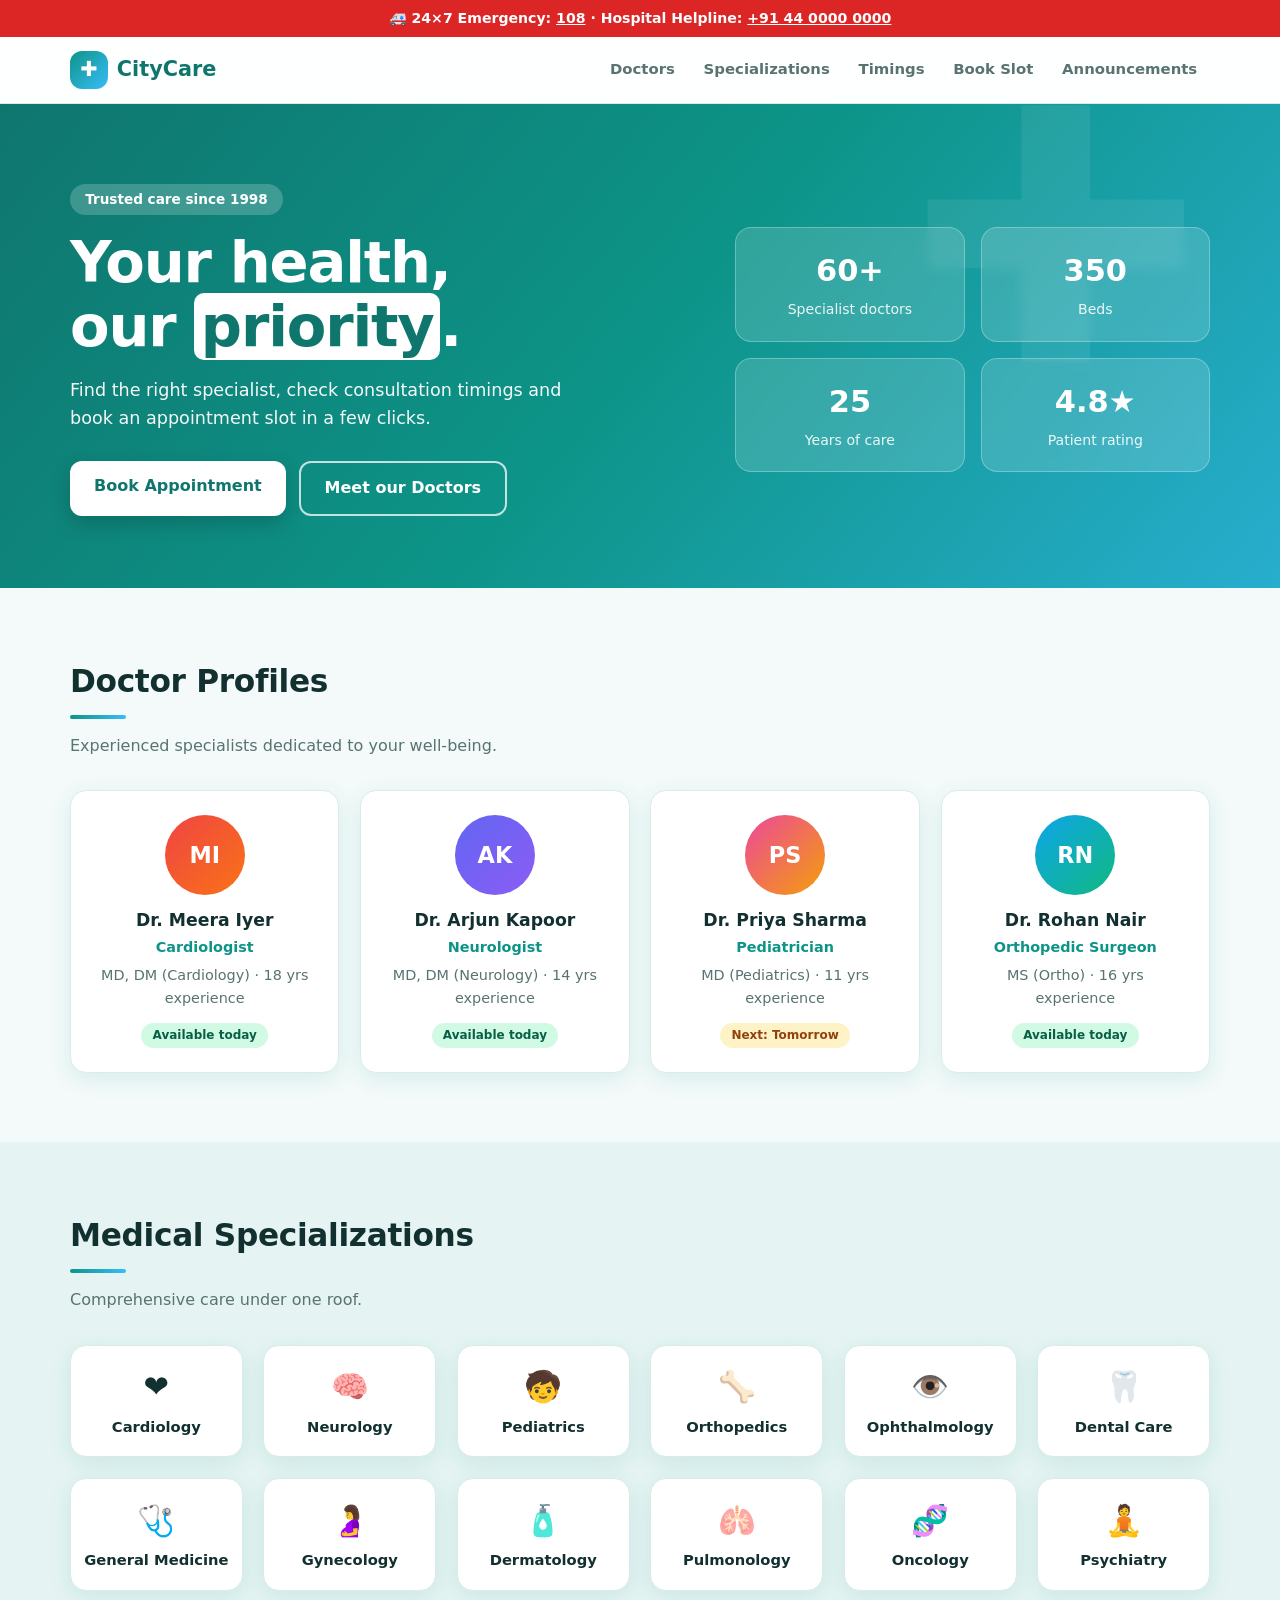
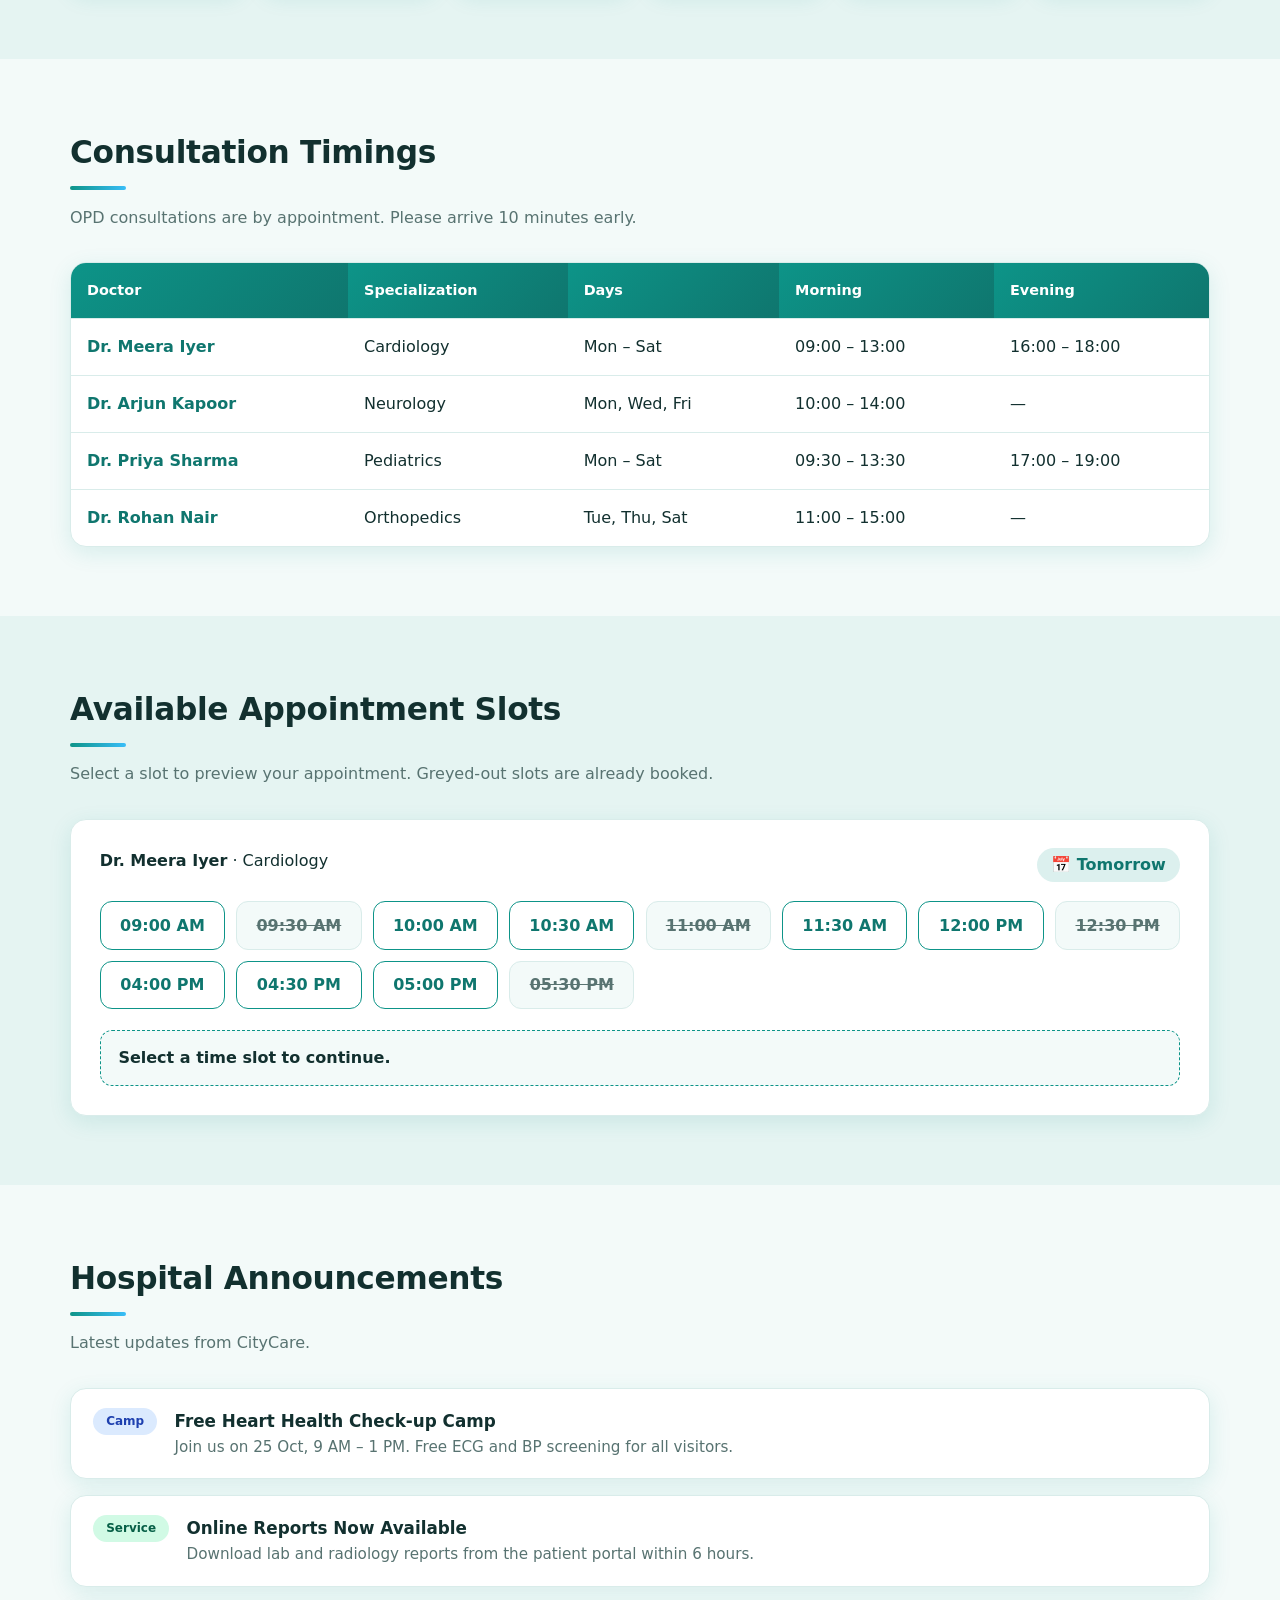
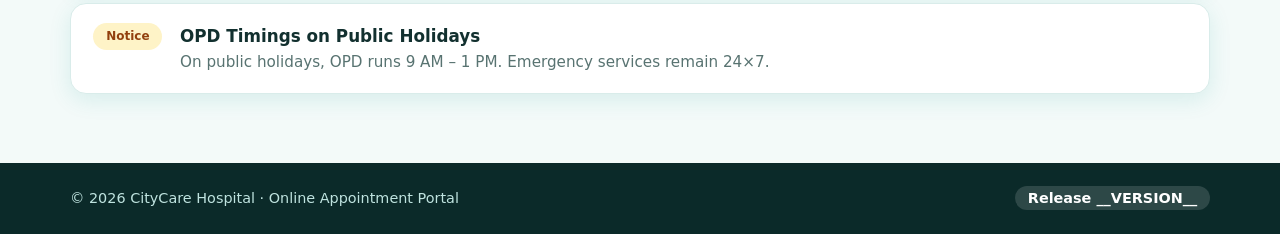
==== q3-hospital-portal/index.html @ 7f944108 "Answers to all questions" ====
<!DOCTYPE html>
<html lang="en">
<head>
  <meta charset="UTF-8">
  <meta name="viewport" content="width=device-width, initial-scale=1">
  <meta name="description" content="CityCare Hospital online appointment portal: doctors, specializations, consultation timings, available slots and announcements.">
  <title>CityCare Hospital | Online Appointment Portal</title>
  <link rel="stylesheet" href="style.css">
</head>
<body>
  <a class="skip" href="#main">Skip to content</a>

  <div class="emergency">🚑 24×7 Emergency: <a href="tel:108">108</a> · Hospital Helpline: <a href="tel:+9144000000">+91 44 0000 0000</a></div>

  <header class="topbar">
    <div class="container nav">
      <a class="brand" href="#top"><span class="logo">✚</span> CityCare</a>
      <nav aria-label="Primary">
        <a href="#doctors">Doctors</a>
        <a href="#specializations">Specializations</a>
        <a href="#timings">Timings</a>
        <a href="#slots">Book Slot</a>
        <a href="#announcements">Announcements</a>
      </nav>
    </div>
  </header>

  <section class="hero" id="top">
    <div class="container hero-grid">
      <div>
        <span class="pill">Trusted care since 1998</span>
        <h1>Your health,<br>our <span>priority</span>.</h1>
        <p class="lead">Find the right specialist, check consultation timings and book an appointment slot in a few clicks.</p>
        <div class="cta">
          <a class="btn primary" href="#slots">Book Appointment</a>
          <a class="btn ghost" href="#doctors">Meet our Doctors</a>
        </div>
      </div>
      <ul class="stats" aria-label="Hospital statistics">
        <li><strong>60+</strong><span>Specialist doctors</span></li>
        <li><strong>350</strong><span>Beds</span></li>
        <li><strong>25</strong><span>Years of care</span></li>
        <li><strong>4.8★</strong><span>Patient rating</span></li>
      </ul>
    </div>
  </section>

  <main id="main">
    <!-- DOCTORS -->
    <section class="section" id="doctors">
      <div class="container">
        <h2>Doctor Profiles</h2>
        <p class="sub">Experienced specialists dedicated to your well-being.</p>
        <div class="grid cols-4" id="doctorGrid">
          <article class="card doctor">
            <div class="avatar d1" aria-hidden="true">MI</div>
            <h3>Dr. Meera Iyer</h3>
            <p class="spec">Cardiologist</p>
            <p>MD, DM (Cardiology) · 18 yrs experience</p>
            <span class="badge ok">Available today</span>
          </article>
          <article class="card doctor">
            <div class="avatar d2" aria-hidden="true">AK</div>
            <h3>Dr. Arjun Kapoor</h3>
            <p class="spec">Neurologist</p>
            <p>MD, DM (Neurology) · 14 yrs experience</p>
            <span class="badge ok">Available today</span>
          </article>
          <article class="card doctor">
            <div class="avatar d3" aria-hidden="true">PS</div>
            <h3>Dr. Priya Sharma</h3>
            <p class="spec">Pediatrician</p>
            <p>MD (Pediatrics) · 11 yrs experience</p>
            <span class="badge busy">Next: Tomorrow</span>
          </article>
          <article class="card doctor">
            <div class="avatar d4" aria-hidden="true">RN</div>
            <h3>Dr. Rohan Nair</h3>
            <p class="spec">Orthopedic Surgeon</p>
            <p>MS (Ortho) · 16 yrs experience</p>
            <span class="badge ok">Available today</span>
          </article>
          <!-- ADD-NEW-DOCTOR-HERE -->
        </div>
      </div>
    </section>

    <!-- SPECIALIZATIONS -->
    <section class="section alt" id="specializations">
      <div class="container">
        <h2>Medical Specializations</h2>
        <p class="sub">Comprehensive care under one roof.</p>
        <div class="grid cols-6">
          <div class="spec-card"><span>❤️</span>Cardiology</div>
          <div class="spec-card"><span>🧠</span>Neurology</div>
          <div class="spec-card"><span>🧒</span>Pediatrics</div>
          <div class="spec-card"><span>🦴</span>Orthopedics</div>
          <div class="spec-card"><span>👁️</span>Ophthalmology</div>
          <div class="spec-card"><span>🦷</span>Dental Care</div>
          <div class="spec-card"><span>🩺</span>General Medicine</div>
          <div class="spec-card"><span>🤰</span>Gynecology</div>
          <div class="spec-card"><span>🧴</span>Dermatology</div>
          <div class="spec-card"><span>🫁</span>Pulmonology</div>
          <div class="spec-card"><span>🧬</span>Oncology</div>
          <div class="spec-card"><span>🧘</span>Psychiatry</div>
        </div>
      </div>
    </section>

    <!-- TIMINGS -->
    <section class="section" id="timings">
      <div class="container">
        <h2>Consultation Timings</h2>
        <p class="sub">OPD consultations are by appointment. Please arrive 10 minutes early.</p>
        <div class="table-wrap">
          <table>
            <thead>
              <tr><th>Doctor</th><th>Specialization</th><th>Days</th><th>Morning</th><th>Evening</th></tr>
            </thead>
            <tbody>
              <tr><td>Dr. Meera Iyer</td><td>Cardiology</td><td>Mon – Sat</td><td>09:00 – 13:00</td><td>16:00 – 18:00</td></tr>
              <tr><td>Dr. Arjun Kapoor</td><td>Neurology</td><td>Mon, Wed, Fri</td><td>10:00 – 14:00</td><td>—</td></tr>
              <tr><td>Dr. Priya Sharma</td><td>Pediatrics</td><td>Mon – Sat</td><td>09:30 – 13:30</td><td>17:00 – 19:00</td></tr>
              <tr><td>Dr. Rohan Nair</td><td>Orthopedics</td><td>Tue, Thu, Sat</td><td>11:00 – 15:00</td><td>—</td></tr>
            </tbody>
          </table>
        </div>
      </div>
    </section>

    <!-- SLOTS -->
    <section class="section alt" id="slots">
      <div class="container">
        <h2>Available Appointment Slots</h2>
        <p class="sub">Select a slot to preview your appointment. Greyed-out slots are already booked.</p>
        <div class="slot-panel card">
          <div class="slot-head">
            <div><strong>Dr. Meera Iyer</strong> · Cardiology</div>
            <div class="date-chip">📅 Tomorrow</div>
          </div>
          <div class="slots" id="slots-wrap">
            <button class="slot" type="button">09:00 AM</button>
            <button class="slot" type="button" disabled>09:30 AM</button>
            <button class="slot" type="button">10:00 AM</button>
            <button class="slot" type="button">10:30 AM</button>
            <button class="slot" type="button" disabled>11:00 AM</button>
            <button class="slot" type="button">11:30 AM</button>
            <button class="slot" type="button">12:00 PM</button>
            <button class="slot" type="button" disabled>12:30 PM</button>
            <button class="slot" type="button">04:00 PM</button>
            <button class="slot" type="button">04:30 PM</button>
            <button class="slot" type="button">05:00 PM</button>
            <button class="slot" type="button" disabled>05:30 PM</button>
          </div>
          <div class="summary" id="summary" aria-live="polite">Select a time slot to continue.</div>
        </div>
      </div>
    </section>

    <!-- ANNOUNCEMENTS -->
    <section class="section" id="announcements">
      <div class="container">
        <h2>Hospital Announcements</h2>
        <p class="sub">Latest updates from CityCare.</p>
        <ul class="notices" id="noticeList">
          <li><span class="tag blue">Camp</span><div><h3>Free Heart Health Check-up Camp</h3><p>Join us on 25 Oct, 9 AM – 1 PM. Free ECG and BP screening for all visitors.</p></div></li>
          <li><span class="tag green">Service</span><div><h3>Online Reports Now Available</h3><p>Download lab and radiology reports from the patient portal within 6 hours.</p></div></li>
          <li><span class="tag amber">Notice</span><div><h3>OPD Timings on Public Holidays</h3><p>On public holidays, OPD runs 9 AM – 1 PM. Emergency services remain 24×7.</p></div></li>
          <!-- ADD-NEW-ANNOUNCEMENT-HERE -->
        </ul>
      </div>
    </section>
  </main>

  <footer class="footer">
    <div class="container foot">
      <p>© 2026 CityCare Hospital · Online Appointment Portal</p>
      <p><span class="release">Release __VERSION__</span></p>
    </div>
  </footer>

  <script>
    var buttons = document.querySelectorAll('.slot:not([disabled])');
    var summary = document.getElementById('summary');
    buttons.forEach(function (b) {
      b.addEventListener('click', function () {
        buttons.forEach(function (x) { x.classList.remove('selected'); });
        b.classList.add('selected');
        summary.textContent = '✅ Appointment preview: Dr. Meera Iyer (Cardiology), tomorrow at ' + b.textContent + '.';
      });
    });
  </script>
</body>
</html>
---- q3-hospital-portal/style.css ----
:root {
  --bg: #f3faf9;
  --surface: #ffffff;
  --text: #12302f;
  --muted: #587371;
  --primary: #0d9488;
  --primary-dark: #0f766e;
  --accent: #38bdf8;
  --danger: #dc2626;
  --border: #d9ecea;
  --shadow: 0 6px 22px rgba(13, 148, 136, .12);
  --radius: 16px;
}
@media (prefers-color-scheme: dark) {
  :root { --bg: #0c1a1a; --surface: #132626; --text: #e6f6f4; --muted: #9bbab7; --border: #21403e; --shadow: 0 6px 22px rgba(0,0,0,.4); }
}
* { box-sizing: border-box; margin: 0; padding: 0; }
html { scroll-behavior: smooth; scroll-padding-top: 110px; }
body { font-family: system-ui, -apple-system, "Segoe UI", Roboto, Arial, sans-serif; background: var(--bg); color: var(--text); line-height: 1.6; }
a { color: var(--primary); text-decoration: none; }
.container { width: min(1140px, 92%); margin-inline: auto; }
.skip { position: absolute; left: -999px; background: var(--primary); color: #fff; padding: .6rem 1rem; z-index: 99; }
.skip:focus { left: 8px; top: 8px; }
:focus-visible { outline: 3px solid var(--accent); outline-offset: 2px; border-radius: 8px; }

/* Emergency strip + header */
.emergency { background: var(--danger); color: #fff; text-align: center; font-size: .88rem; font-weight: 600; padding: .45rem 1rem; }
.emergency a { color: #fff; text-decoration: underline; }
.topbar { position: sticky; top: 0; z-index: 50; background: color-mix(in srgb, var(--surface) 90%, transparent); backdrop-filter: blur(10px); border-bottom: 1px solid var(--border); }
.nav { display: flex; align-items: center; justify-content: space-between; gap: 1rem; height: 66px; }
.brand { display: flex; align-items: center; gap: .55rem; font-weight: 800; font-size: 1.3rem; color: var(--primary-dark); }
.logo { width: 38px; height: 38px; display: grid; place-items: center; border-radius: 12px; color: #fff; font-size: 1.3rem; background: linear-gradient(135deg, var(--primary), var(--accent)); }
nav { display: flex; gap: .2rem; flex-wrap: wrap; }
nav a { color: var(--muted); font-weight: 600; font-size: .93rem; padding: .45rem .8rem; border-radius: 999px; transition: .2s; }
nav a:hover { color: var(--primary); background: color-mix(in srgb, var(--primary) 12%, transparent); }

/* Hero */
.hero { position: relative; overflow: hidden; color: #fff; padding: 5rem 0 4.5rem; background: linear-gradient(130deg, #0f766e 0%, #0d9488 50%, #38bdf8 130%); }
.hero::after { content: "✚"; position: absolute; right: 6%; top: -40px; font-size: 22rem; line-height: 1; color: rgba(255,255,255,.07); }
.hero-grid { display: grid; grid-template-columns: 1.3fr 1fr; gap: 3rem; align-items: center; position: relative; z-index: 1; }
.pill { display: inline-block; background: rgba(255,255,255,.2); padding: .3rem .95rem; border-radius: 999px; font-size: .85rem; font-weight: 600; margin-bottom: 1rem; }
h1 { font-size: clamp(2.2rem, 5vw, 3.6rem); line-height: 1.1; letter-spacing: -.02em; font-weight: 800; }
h1 span { background: #fff; color: var(--primary-dark); padding: 0 .4rem; border-radius: 10px; }
.lead { margin: 1.1rem 0 1.8rem; max-width: 46ch; font-size: 1.1rem; opacity: .95; }
.cta { display: flex; gap: .8rem; flex-wrap: wrap; }
.btn { padding: .8rem 1.5rem; border-radius: 12px; font-weight: 700; transition: transform .2s; }
.btn:hover { transform: translateY(-2px); }
.btn.primary { background: #fff; color: var(--primary-dark); box-shadow: 0 8px 20px rgba(0,0,0,.18); }
.btn.ghost { border: 2px solid rgba(255,255,255,.75); color: #fff; }
.stats { list-style: none; display: grid; grid-template-columns: 1fr 1fr; gap: 1rem; }
.stats li { background: rgba(255,255,255,.15); border: 1px solid rgba(255,255,255,.28); border-radius: var(--radius); padding: 1.2rem; text-align: center; backdrop-filter: blur(6px); }
.stats strong { display: block; font-size: 1.9rem; }
.stats span { font-size: .88rem; opacity: .9; }

/* Sections */
.section { padding: 4.3rem 0; }
.section.alt { background: color-mix(in srgb, var(--primary) 6%, var(--bg)); }
h2 { font-size: 1.95rem; letter-spacing: -.01em; }
h2::after { content: ""; display: block; width: 56px; height: 4px; border-radius: 4px; margin-top: .5rem; background: linear-gradient(90deg, var(--primary), var(--accent)); }
.sub { color: var(--muted); margin: .9rem 0 2rem; }
.grid { display: grid; gap: 1.3rem; }
.cols-4 { grid-template-columns: repeat(4, 1fr); }
.cols-6 { grid-template-columns: repeat(6, 1fr); }
.card { background: var(--surface); border: 1px solid var(--border); border-radius: var(--radius); box-shadow: var(--shadow); padding: 1.5rem; }

/* Doctors */
.doctor { text-align: center; transition: transform .25s, box-shadow .25s; }
.doctor:hover { transform: translateY(-5px); box-shadow: 0 14px 32px rgba(13,148,136,.22); }
.avatar { width: 80px; height: 80px; border-radius: 50%; margin: 0 auto .7rem; display: grid; place-items: center; font-weight: 800; font-size: 1.4rem; color: #fff; }
.d1 { background: linear-gradient(135deg, #ef4444, #f97316); }
.d2 { background: linear-gradient(135deg, #6366f1, #8b5cf6); }
.d3 { background: linear-gradient(135deg, #ec4899, #f59e0b); }
.d4 { background: linear-gradient(135deg, #0ea5e9, #10b981); }
.d5 { background: linear-gradient(135deg, #14b8a6, #3b82f6); }
.doctor h3 { font-size: 1.08rem; }
.spec { color: var(--primary) !important; font-weight: 700; margin: .1rem 0 .3rem; }
.doctor p { font-size: .9rem; color: var(--muted); }
.badge { display: inline-block; margin-top: .8rem; font-size: .75rem; font-weight: 700; padding: .2rem .7rem; border-radius: 999px; }
.badge.ok { background: #d1fae5; color: #065f46; }
.badge.busy { background: #fef3c7; color: #92400e; }

/* Specializations */
.spec-card { background: var(--surface); border: 1px solid var(--border); border-radius: var(--radius); text-align: center; padding: 1.1rem .6rem; font-weight: 600; font-size: .92rem; transition: .25s; box-shadow: var(--shadow); }
.spec-card span { display: block; font-size: 1.9rem; margin-bottom: .2rem; }
.spec-card:hover { transform: translateY(-4px); border-color: var(--primary); color: var(--primary); }

/* Table */
.table-wrap { overflow-x: auto; border: 1px solid var(--border); border-radius: var(--radius); background: var(--surface); box-shadow: var(--shadow); }
table { width: 100%; border-collapse: collapse; min-width: 640px; }
th { background: linear-gradient(135deg, var(--primary), var(--primary-dark)); color: #fff; text-align: left; padding: 1rem; font-size: .9rem; }
td { padding: .95rem 1rem; border-top: 1px solid var(--border); }
td:first-child { font-weight: 700; color: var(--primary-dark); }
tbody tr:hover { background: color-mix(in srgb, var(--primary) 8%, transparent); }

/* Slots */
.slot-panel { padding: 1.8rem; }
.slot-head { display: flex; justify-content: space-between; flex-wrap: wrap; gap: .8rem; margin-bottom: 1.2rem; }
.date-chip { background: color-mix(in srgb, var(--primary) 14%, transparent); color: var(--primary-dark); font-weight: 700; padding: .25rem .9rem; border-radius: 999px; }
.slots { display: grid; grid-template-columns: repeat(auto-fill, minmax(112px, 1fr)); gap: .7rem; }
.slot { font: inherit; font-weight: 600; cursor: pointer; padding: .65rem .4rem; border-radius: 12px; border: 1.5px solid var(--primary); background: transparent; color: var(--primary-dark); transition: .2s; }
.slot:hover:not(:disabled) { background: color-mix(in srgb, var(--primary) 14%, transparent); }
.slot.selected { background: var(--primary); color: #fff; box-shadow: 0 6px 16px rgba(13,148,136,.35); }
.slot:disabled { border-color: var(--border); color: var(--muted); background: var(--bg); text-decoration: line-through; cursor: not-allowed; }
.summary { margin-top: 1.3rem; padding: .9rem 1.1rem; border-radius: 12px; background: var(--bg); border: 1px dashed var(--primary); font-weight: 600; }

/* Announcements */
.notices { list-style: none; display: grid; gap: 1rem; }
.notices li { display: flex; gap: 1.1rem; align-items: flex-start; background: var(--surface); border: 1px solid var(--border); border-radius: var(--radius); padding: 1.2rem 1.4rem; box-shadow: var(--shadow); }
.notices h3 { font-size: 1.05rem; }
.notices p { color: var(--muted); font-size: .95rem; }
.tag { font-size: .75rem; font-weight: 800; padding: .25rem .8rem; border-radius: 999px; white-space: nowrap; }
.tag.blue { background: #dbeafe; color: #1e40af; }
.tag.green { background: #d1fae5; color: #065f46; }
.tag.amber { background: #fef3c7; color: #92400e; }
.tag.red { background: #fee2e2; color: #b91c1c; }

/* Footer */
.footer { background: #0b2a29; color: #bfe3df; padding: 1.5rem 0; }
.foot { display: flex; justify-content: space-between; flex-wrap: wrap; gap: .8rem; font-size: .9rem; }
.release { background: rgba(255,255,255,.14); padding: .25rem .8rem; border-radius: 999px; font-weight: 700; color: #fff; }

@media (max-width: 1000px) { .cols-4 { grid-template-columns: repeat(2, 1fr); } .cols-6 { grid-template-columns: repeat(3, 1fr); } .hero-grid { grid-template-columns: 1fr; } }
@media (max-width: 620px) { .cols-4 { grid-template-columns: 1fr; } .cols-6 { grid-template-columns: repeat(2, 1fr); } .nav { height: auto; padding: .6rem 0; flex-direction: column; } .notices li { flex-direction: column; } }
@media (prefers-reduced-motion: reduce) { * { transition: none !important; scroll-behavior: auto !important; } }
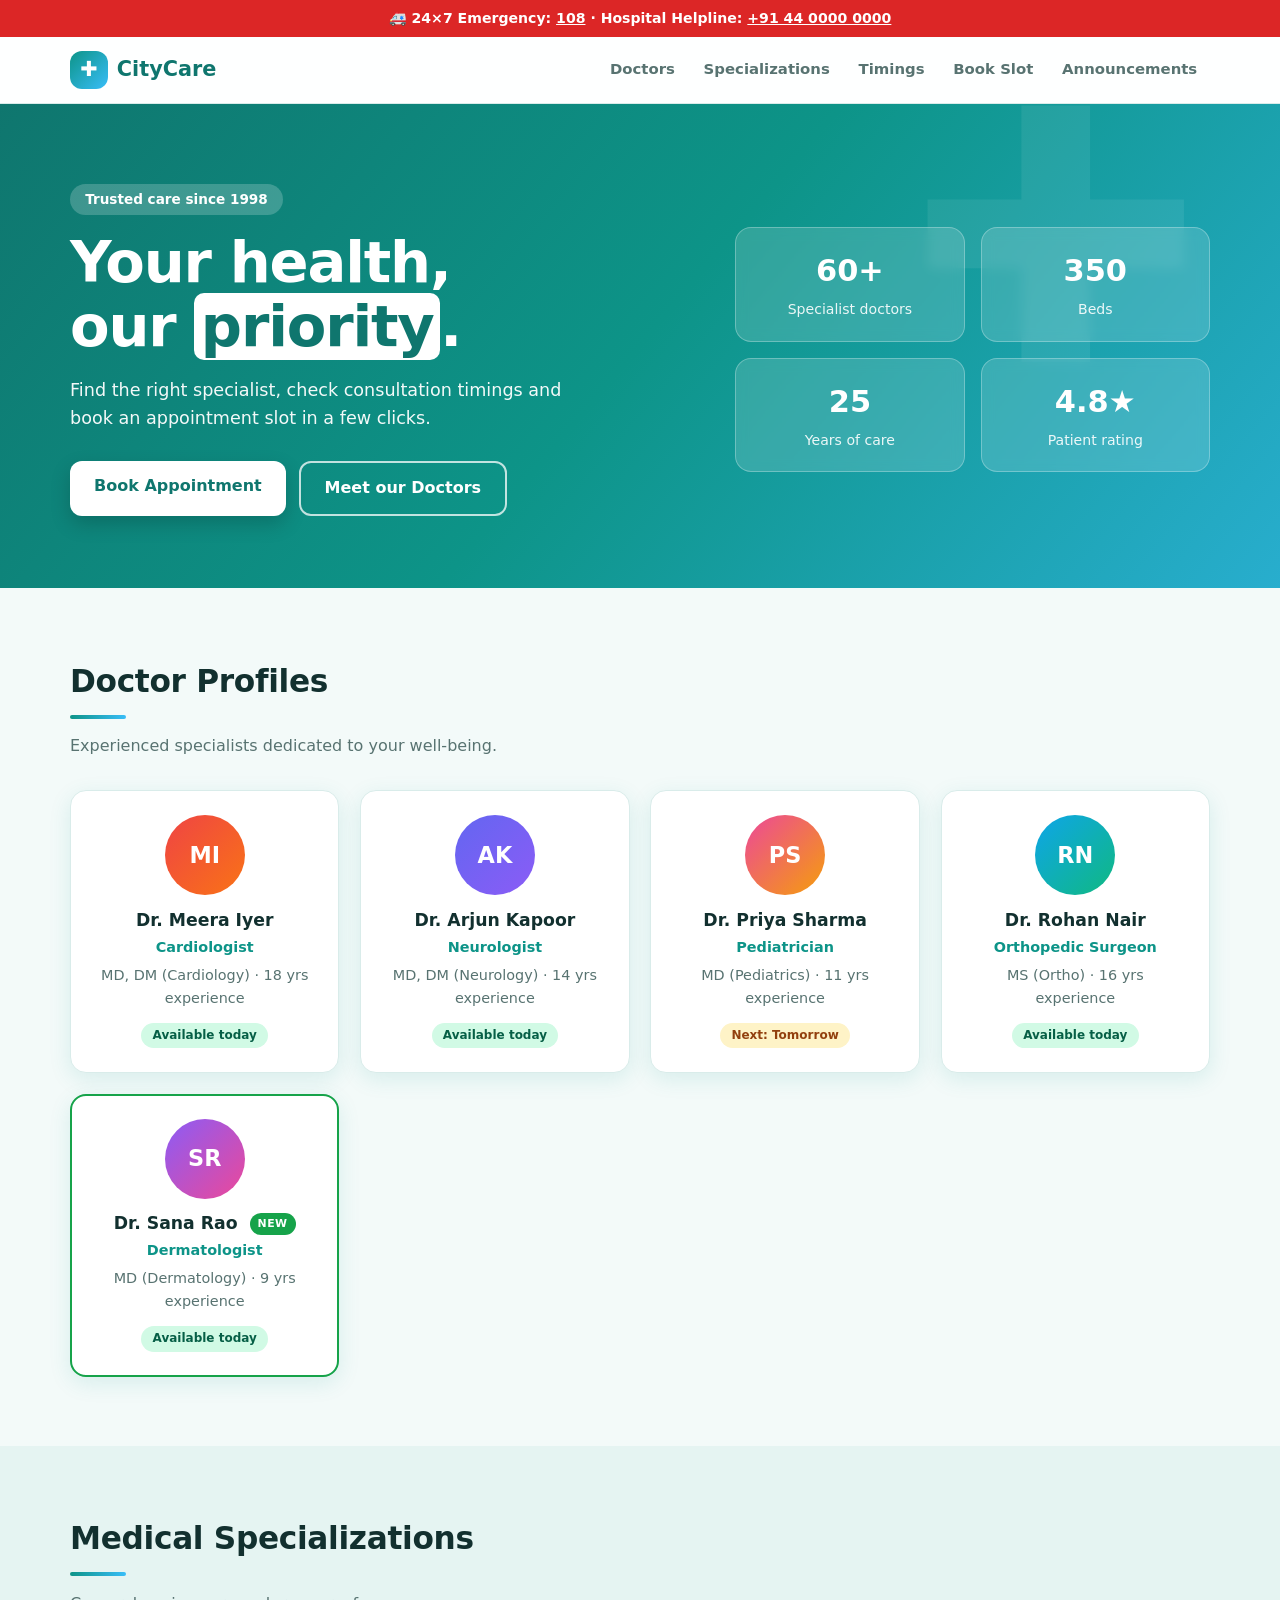
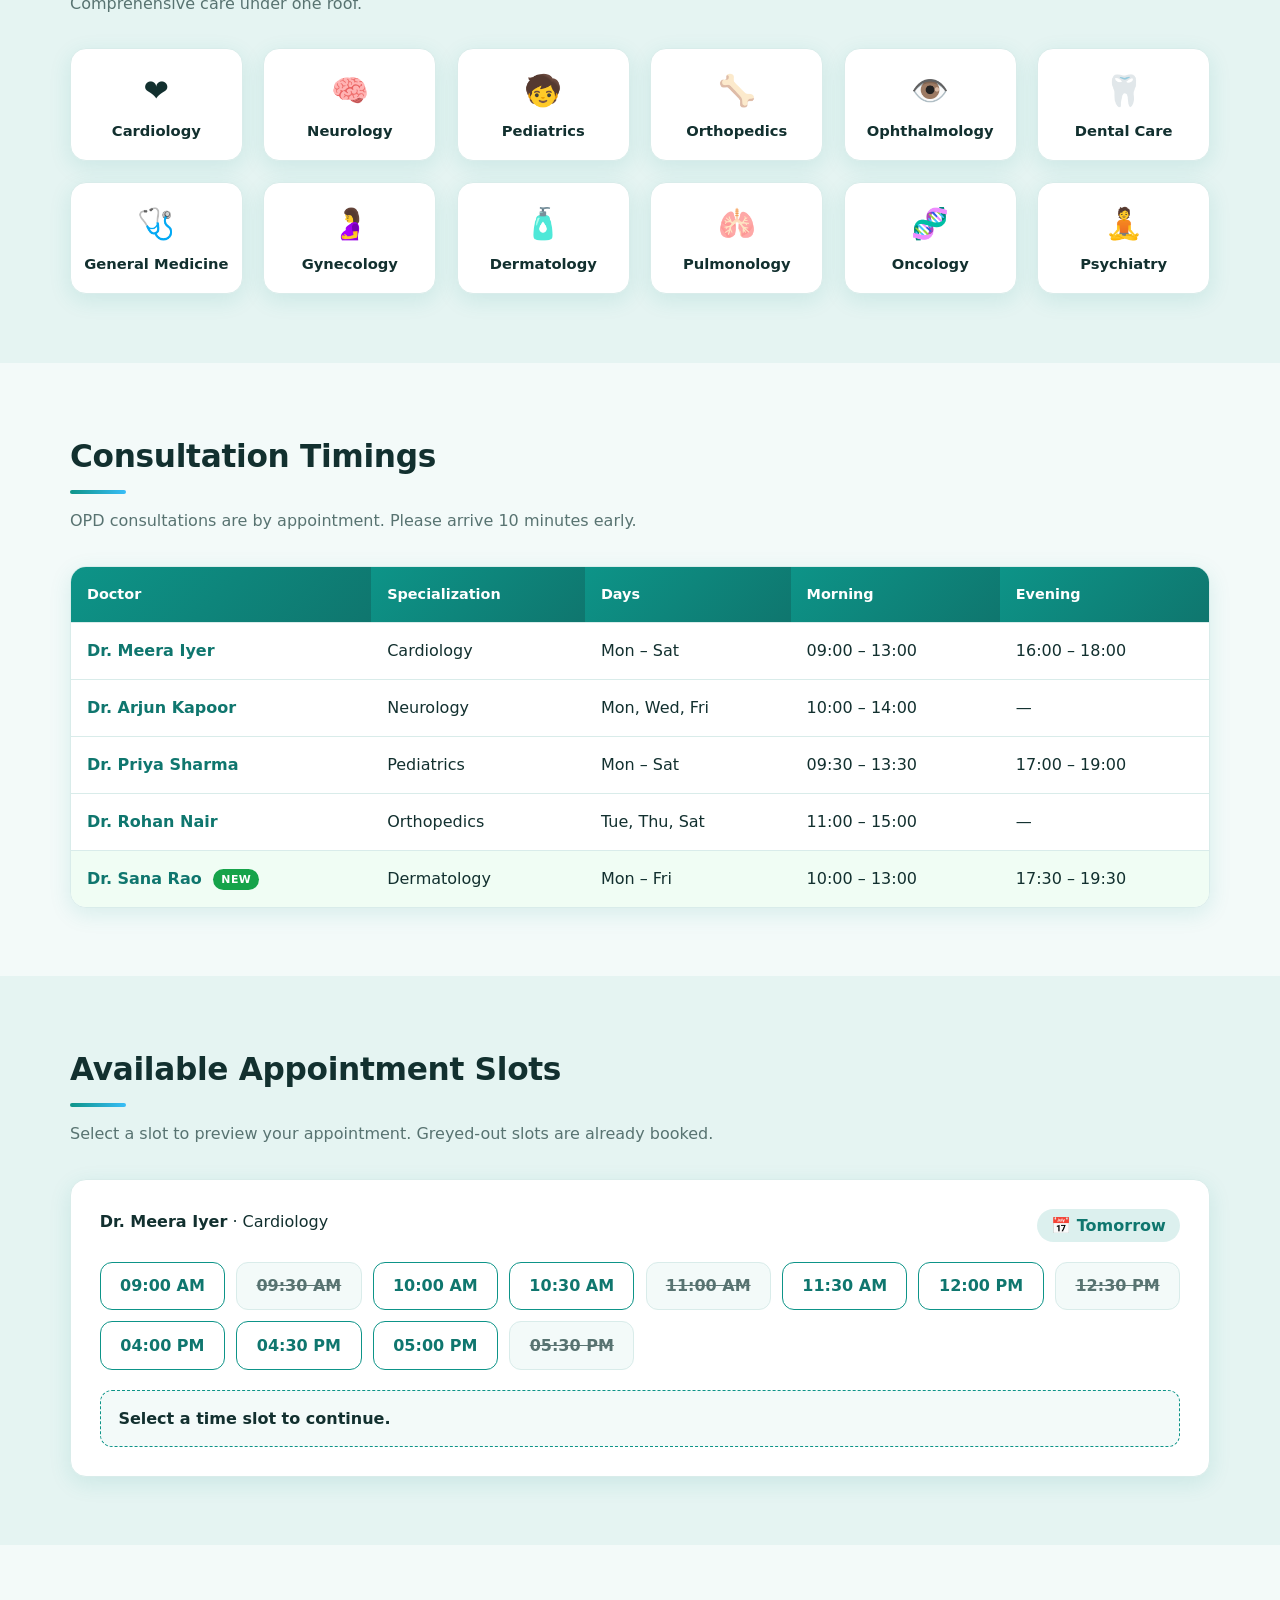
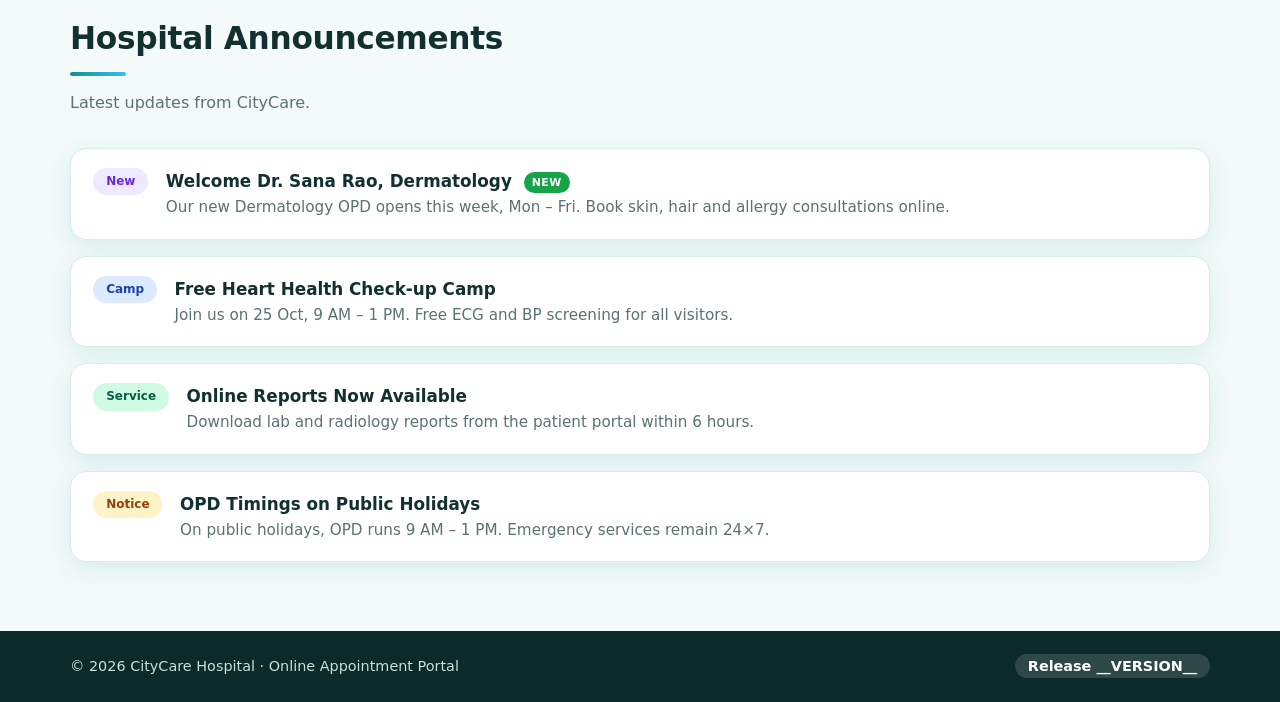
==== commit f36d4c71: "Added new deatils" ====
--- a/q3-hospital-portal/index.html
+++ b/q3-hospital-portal/index.html
@@ -6,6 +6,15 @@
   <meta name="description" content="CityCare Hospital online appointment portal: doctors, specializations, consultation timings, available slots and announcements.">
   <title>CityCare Hospital | Online Appointment Portal</title>
   <link rel="stylesheet" href="style.css">
+  <!-- UPDATE (v2): styles for the newly added doctor and announcement -->
+  <style>
+    .avatar.d5 { background: linear-gradient(135deg, #8b5cf6, #ec4899); color: #fff; }
+    .new-badge { display: inline-block; background: #16a34a; color: #fff; font-size: .68rem; font-weight: 700;
+                 padding: 2px 8px; border-radius: 999px; vertical-align: middle; margin-left: 6px; letter-spacing: .5px; }
+    .doctor.is-new { outline: 2px solid #16a34a; outline-offset: -2px; }
+    .tag.purple { background: #ede9fe; color: #6d28d9; }
+    tr.is-new td { background: #f0fdf4; }
+  </style>
 </head>
 <body>
   <a class="skip" href="#main">Skip to content</a>
@@ -80,7 +89,14 @@
             <p>MS (Ortho) · 16 yrs experience</p>
             <span class="badge ok">Available today</span>
           </article>
-          <!-- ADD-NEW-DOCTOR-HERE -->
+          <!-- UPDATE (v2): new doctor added -->
+          <article class="card doctor is-new">
+            <div class="avatar d5" aria-hidden="true">SR</div>
+            <h3>Dr. Sana Rao <span class="new-badge">NEW</span></h3>
+            <p class="spec">Dermatologist</p>
+            <p>MD (Dermatology) · 9 yrs experience</p>
+            <span class="badge ok">Available today</span>
+          </article>
         </div>
       </div>
     </section>
@@ -122,6 +138,8 @@
               <tr><td>Dr. Arjun Kapoor</td><td>Neurology</td><td>Mon, Wed, Fri</td><td>10:00 – 14:00</td><td>—</td></tr>
               <tr><td>Dr. Priya Sharma</td><td>Pediatrics</td><td>Mon – Sat</td><td>09:30 – 13:30</td><td>17:00 – 19:00</td></tr>
               <tr><td>Dr. Rohan Nair</td><td>Orthopedics</td><td>Tue, Thu, Sat</td><td>11:00 – 15:00</td><td>—</td></tr>
+              <!-- UPDATE (v2): timings for the new doctor -->
+              <tr class="is-new"><td>Dr. Sana Rao <span class="new-badge">NEW</span></td><td>Dermatology</td><td>Mon – Fri</td><td>10:00 – 13:00</td><td>17:30 – 19:30</td></tr>
             </tbody>
           </table>
         </div>
@@ -163,10 +181,11 @@
         <h2>Hospital Announcements</h2>
         <p class="sub">Latest updates from CityCare.</p>
         <ul class="notices" id="noticeList">
+          <!-- UPDATE (v2): new announcement added -->
+          <li><span class="tag purple">New</span><div><h3>Welcome Dr. Sana Rao, Dermatology <span class="new-badge">NEW</span></h3><p>Our new Dermatology OPD opens this week, Mon – Fri. Book skin, hair and allergy consultations online.</p></div></li>
           <li><span class="tag blue">Camp</span><div><h3>Free Heart Health Check-up Camp</h3><p>Join us on 25 Oct, 9 AM – 1 PM. Free ECG and BP screening for all visitors.</p></div></li>
           <li><span class="tag green">Service</span><div><h3>Online Reports Now Available</h3><p>Download lab and radiology reports from the patient portal within 6 hours.</p></div></li>
           <li><span class="tag amber">Notice</span><div><h3>OPD Timings on Public Holidays</h3><p>On public holidays, OPD runs 9 AM – 1 PM. Emergency services remain 24×7.</p></div></li>
-          <!-- ADD-NEW-ANNOUNCEMENT-HERE -->
         </ul>
       </div>
     </section>
@@ -191,4 +210,4 @@
     });
   </script>
 </body>
-</html>
+</html>
